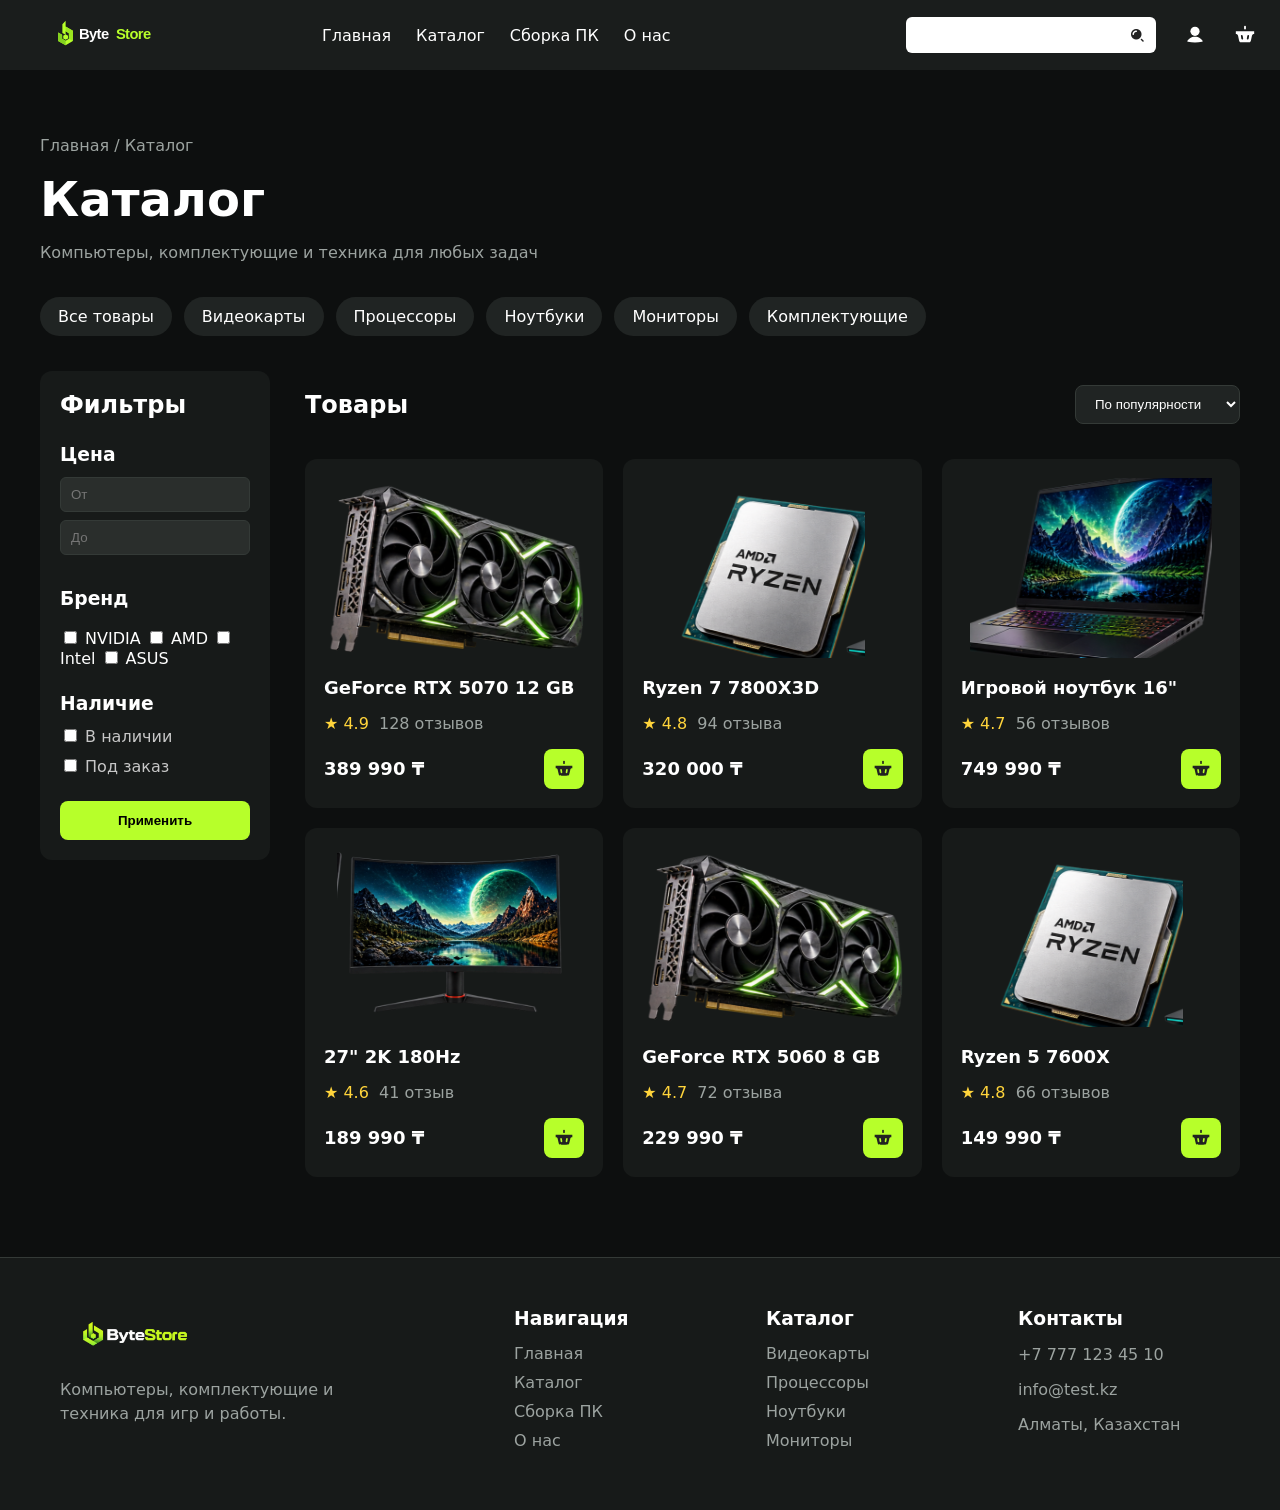
==== pages/catalog.html @ bc7283ce "first commit" ====
<!DOCTYPE html>
<html lang="ru">
<head>
    <meta charset="UTF-8">
    <meta name="viewport" content="width=device-width, initial-scale=1.0">
    <title>Каталог — ByteStore</title>

    <link rel="stylesheet" href="../style.css">
</head>

<body>
    <div class="catalog_head">
        <div class="head">
            <div class="logo">
                <img src="/img/ByteStore_logo.svg" alt="ByteStore">
            </div>
            <div class="menu">
                <a href="../index.html">Главная</a>
                <a href="catalog.html">Каталог</a>
                <a href="#builder">Сборка ПК</a>
                <a href="#about">О нас</a>
            </div>
            <div class="search">
                <input type="text">
                <img src="/img/Search_alt_fill.png" alt="search">
            </div>
            <div class="login">
                <a href="/pages/login.html"><img src="/img/login.svg" alt="login"></a>
            </div>
            <div class="cart">
                <a href="/pages/cart.html"><img src="/img/Basket.svg" alt=""></a>
            </div>
        </div>


        <main class="catalog_main">
            <div class="catalog_header">
                <p>Главная / Каталог</p>
                <h1>Каталог</h1>
                <p>Компьютеры, комплектующие и техника для любых задач</p>
            </div>

            <div class="catalog_categories">
                <a href="#">Все товары</a>
                <a href="#">Видеокарты</a>
                <a href="#">Процессоры</a>
                <a href="#">Ноутбуки</a>
                <a href="#">Мониторы</a>
                <a href="#">Комплектующие</a>
            </div>

        
            <div class="catalog_content">
                <aside class="catalog_filter">
                    <h2>Фильтры</h2>
                    <div class="filter_block">
                        <h3>Цена</h3>
                        <input type="number" placeholder="От">
                        <input type="number" placeholder="До">
                    </div>

                    <div class="filter-block">

                        <h3>Бренд</h3>

                        <label>
                            <input type="checkbox">
                            NVIDIA
                        </label>

                        <label>
                            <input type="checkbox">
                            AMD
                        </label>

                        <label>
                            <input type="checkbox">
                            Intel
                        </label>

                        <label>
                            <input type="checkbox">
                            ASUS
                        </label>

                    </div>


                    <div class="filter_block">

                        <h3>Наличие</h3>

                        <label>
                            <input type="checkbox">
                            В наличии
                        </label>

                        <label>
                            <input type="checkbox">
                            Под заказ
                        </label>

                    </div>

                    <button class="filter_button">
                        Применить
                    </button>

                </aside>
                <div class="catalog_products">

                    <div class="catalog_toolbar">
                        <h2>Товары</h2>
                        <select>
                            <option>По популярности</option>
                            <option>Сначала дешевле</option>
                            <option>Сначала дороже</option>
                        </select>
                    </div>


                    <div class="catalog_grid">
                        <div class="catalog_card">
                            <a href="product.html">
                                <img src="../img/gpu.svg"
                                    alt="GeForce RTX 5070">
                            </a>
                            
                            <h3>GeForce RTX 5070 12 GB</h3>
                            <p class="rating">
                                ★ 4.9
                                <span>128 отзывов</span>
                            </p>

                            <div class="catalog_price">
                                <strong>389 990 ₸</strong>

                                <a href="cart.html" class="catalog_cart">
                                    <img src="../img/Basket.svg"
                                        alt="Корзина">
                                </a>
                            </div>

                        </div>
                        <div class="catalog_card">

                            <a href="product.html">
                                <img src="../img/cpup.svg"
                                    alt="Ryzen 7 7800X3D">
                            </a>

                            <h3>Ryzen 7 7800X3D</h3>

                            <p class="rating">
                                ★ 4.8
                                <span>94 отзыва</span>
                            </p>

                            <div class="catalog_price">
                                <strong>320 000 ₸</strong>

                                <a href="cart.html" class="catalog_cart">
                                    <img src="../img/Basket.svg"
                                        alt="Корзина">
                                </a>
                            </div>

                        </div>
                        <div class="catalog_card">

                            <a href="product.html">
                                <img src="../img/lapt.svg"
                                    alt="Игровой ноутбук">
                            </a>

                            <h3>Игровой ноутбук 16"</h3>

                            <p class="rating">
                                ★ 4.7
                                <span>56 отзывов</span>
                            </p>

                            <div class="catalog_price">
                                <strong>749 990 ₸</strong>
                                <a href="cart.html" class="catalog_cart">
                                    <img src="../img/Basket.svg"
                                        alt="Корзина">
                                </a>
                            </div>

                        </div>
                        <div class="catalog_card">
                            <a href="product.html">
                                <img src="../img/monit.svg"
                                    alt="Игровой монитор">
                            </a>

                            <h3>27" 2K 180Hz</h3>

                            <p class="rating">
                                ★ 4.6
                                <span>41 отзыв</span>
                            </p>

                            <div class="catalog_price">
                                <strong>189 990 ₸</strong>

                                <a href="cart.html" class="catalog_cart">
                                    <img src="../img/Basket.svg"
                                        alt="Корзина">
                                </a>
                            </div>

                        </div>
                        <div class="catalog_card">

                            <img src="../img/gpu.svg"
                                alt="RTX 5060">

                            <h3>GeForce RTX 5060 8 GB</h3>

                            <p class="rating">
                                ★ 4.7
                                <span>72 отзыва</span>
                            </p>

                            <div class="catalog_price">
                                <strong>229 990 ₸</strong>

                                <a href="cart.html" class="catalog_cart">
                                    <img src="../img/Basket.svg"
                                        alt="Корзина">
                                </a>
                            </div>

                        </div>
                        <div class="catalog_card">

                            <img src="../img/cpup.svg"
                                alt="Ryzen 5">

                            <h3>Ryzen 5 7600X</h3>

                            <p class="rating">
                                ★ 4.8
                                <span>66 отзывов</span>
                            </p>

                            <div class="catalog_price">
                                <strong>149 990 ₸</strong>

                                <a href="cart.html" class="catalog_cart">
                                    <img src="../img/Basket.svg"
                                        alt="Корзина">
                                </a>
                            </div>

                        </div>

                    </div>

                </div>

            </div>
        </main>
    </div>


    <footer class="footer">

        <div class="footer_logo">

            <img src="../img/ByteStore.png"
                 alt="ByteStore">
            <p>
                Компьютеры, комплектующие
                и техника для игр и работы.
            </p>

        </div>

        <div class="footer_menu">

            <h3>Навигация</h3>

            <a href="../index.html">Главная</a>
            <a href="catalog.html">Каталог</a>
            <a href="../index.html#builder">Сборка ПК</a>
            <a href="../index.html#about">О нас</a>

        </div>

        <div class="footer_catalog">

            <h3>Каталог</h3>

            <a href="#">Видеокарты</a>
            <a href="#">Процессоры</a>
            <a href="#">Ноутбуки</a>
            <a href="#">Мониторы</a>

        </div>

        <div class="footer_contacts">
            <h3>Контакты</h3>
            <p>+7 777 123 45 10</p>
            <p>info@test.kz</p>
            <p>Алматы, Казахстан</p>
        </div>
    </footer>
</body>
</html>
---- style.css ----
* {
    box-sizing: border-box;
}

html {
    scroll-behavior: smooth;
}

body {
    margin: 0;
    background-color: #0D0F0F;
    color: white;
    font-family: system-ui, -apple-system, BlinkMacSystemFont, "Segoe UI", sans-serif;
}

img {
    max-width: 100%;
}

.head {
    width: 100%;
    height: 70px;
    display: flex;
    align-items: center;
    padding: 0 24px;
    gap: 28px;
    background-color: #1A1D1C;
}

.logo img {
    width: 150px;
    margin-left: 20px;
    display: block;
}

.menu {
    display: flex;
    align-items: center;
    gap: 25px;
    margin-left: 100px;
}

.menu a {
    color: white;
    text-decoration: none;
    transition: 0.3s;
    white-space: nowrap;
}

.menu a:visited {
    color: white;
}

.menu a:hover {
    color: #74DD0B;
}

.search {
    margin-left: auto;
    position: relative;
    width: 250px;
    flex-shrink: 0;
}

.search input {
    width: 100%;
    height: 36px;
    padding-left: 12px;
    padding-right: 38px;
    border: none;
    border-radius: 6px;
    outline: none;
}

.search input:focus {
    outline: 2px solid #B7FF2A;
}

.search img {
    position: absolute;
    right: 10px;
    top: 50%;
    transform: translateY(-50%);
    width: 18px;
    height: 18px;
}

.login,
.cart {
    flex-shrink: 0;
}

.login img,
.cart img {
    width: 22px;
    height: 22px;
    filter: brightness(0) invert(1);
    transition: 0.3s;
    display: block;
}

.login img:hover,
.cart img:hover {
    opacity: 0.7;
}

.heroimg {
    width: 100%;
    height: 550px;
    background-color: #0D0F0F;
    background-image: url("img/PCback.png");
    background-size: contain;
    background-position: right center;
    background-repeat: no-repeat;
    position: relative;
}

.herotextupper {
    position: absolute;
    left: 60px;
    top: 100px;
    color: white;
}

.herotextupper h1 {
    font-size: 48px;
    line-height: 1.1;
    margin: 20px 0;
}

.herotextupper h1 span {
    color: #B7FF2A;
}

.herotextupper p {
    font-size: 20px;
}

.description {
    font-size: 16px !important;
    line-height: 1.5;
    color: #C7C7C7;
    max-width: 500px;
}

.herotextupper a {
    display: inline-block;
    margin-top: 20px;
    padding: 12px 22px;
    background-color: #B7FF2A;
    color: #0D0F0F;
    text-decoration: none;
    border-radius: 8px;
    font-weight: bold;
    transition: 0.3s;
}

.herotextupper a:hover {
    background-color: #D0FF66;
}

.categories {
    display: grid;
    grid-template-columns: repeat(4, 1fr);
    gap: 20px;
    margin-top: 20px;
    padding: 0 40px;
    margin-bottom: 60px;
}

.videocard,
.processor,
.laptop,
.monitor {
    height: 200px;
    background-size: 115% auto;
    background-repeat: no-repeat;
    background-position: center;
    position: relative;
    overflow: hidden;
    border-radius: 12px;
    background-color: #171A19;
}

.videocard {
    background-image: url("img/videoi.svg");
    background-position: 50% center;
}

.processor {
    background-image: url("img/cpui.svg");
    background-position: 50% center;
}

.laptop {
    background-image: url("img/laptop.svg");
    background-position: 55% center;
}

.monitor {
    background-image: url("img/monitori.svg");
    background-position: 20% center;
}

.categories h3 {
    position: absolute;
    z-index: 2;
    top: 18px;
    left: 18px;
    margin: 0;
    color: white;
    font-size: 20px;
}

.categories p {
    position: absolute;
    z-index: 2;
    top: 45px;
    left: 18px;
    margin: 0;
    color: #D4D4D4;
    font-size: 15px;
}

.categories a {
    position: absolute;
    z-index: 3;
    right: 15px;
    bottom: 15px;
    width: 40px;
    height: 40px;
    display: flex;
    align-items: center;
    justify-content: center;
    background-color: #202423;
    color: white;
    border: 1px solid #4A514D;
    border-radius: 10px;
    text-decoration: none;
    font-size: 24px;
    transition: 0.3s;
}

.categories a:hover {
    background-color: #B7FF2A;
    color: #0D0F0F;
    transform: scale(1.05);
}

.popular {
    padding: 40px;
}

.popular_title {
    font-size: 30px;
    color: aliceblue;
    margin-bottom: 30px;
}

.popular_title h1 {
    margin-top: 0;
}

.popular_card {
    display: grid;
    grid-template-columns: repeat(4, 1fr);
    gap: 20px;
}

.popular1 {
    background-image: url("img/gpu.svg");
}

.popular2 {
    background-image: url("img/cpup.svg");
}

.popular3 {
    background-image: url("img/lapt.svg");
}

.popular4 {
    background-image: url("img/monit.svg");
}

.popular1,
.popular2,
.popular3,
.popular4 {
    height: 300px;
    background-size: 65% auto;
    background-position: right bottom;
    background-repeat: no-repeat;
    background-color: #171A19;
    border-radius: 12px;
    padding: 20px;
    color: white;
    position: relative;
    overflow: hidden;
}

.popular1 h1,
.popular2 h1,
.popular3 h1,
.popular4 h1 {
    position: relative;
    z-index: 2;
    font-size: 20px;
}

.popular1 h2,
.popular2 h2,
.popular3 h2,
.popular4 h2 {
    position: relative;
    z-index: 2;
    font-size: 17px;
}

.popular1 p,
.popular2 p,
.popular3 p,
.popular4 p {
    position: relative;
    z-index: 2;
}

.popular_card .cart-btn {
    position: absolute;
    z-index: 3;
    right: 15px;
    bottom: 15px;
    width: 40px;
    height: 40px;
    display: flex;
    align-items: center;
    justify-content: center;
    background-color: #B7FF2A;
    border-radius: 8px;
    transition: 0.3s;
}

.popular_card .cart-btn:hover {
    background-color: #D0FF66;
}

.cart-btn img {
    width: 20px;
    height: 20px;
}

.footer {
    background-color: #171A19;
    display: grid;
    grid-template-columns: 2fr 1fr 1fr 1fr;
    gap: 50px;
    padding: 50px 60px;
    color: white;
    border-top: 1px solid #343A37;
}

.footer_logo img {
    width: 150px;
}

.footer_logo p {
    color: #9CA3A0;
    max-width: 300px;
    line-height: 1.5;
}

.footer h3 {
    margin-top: 0;
    margin-bottom: 15px;
}

.footer a {
    display: block;
    color: #9CA3A0;
    text-decoration: none;
    margin-bottom: 10px;
    transition: 0.3s;
}

.footer a:hover {
    color: #B7FF2A;
}

.footer_contacts p {
    color: #9CA3A0;
    margin-bottom: 10px;
}

.footer_bottom {
    background-color: #0D0F0F;
    color: #777;
    text-align: center;
    padding: 15px;
    border-top: 1px solid #292D2B;
}

.catalog_main {
    padding: 50px 40px 80px;
    color: white;
}

.catalog_header h1 {
    font-size: 48px;
    margin: 10px 0;
}

.catalog_header p {
    color: #9CA3A0;
}

.catalog_categories {
    display: flex;
    gap: 12px;
    margin: 35px 0;
}

.catalog_categories a {
    padding: 10px 18px;
    background-color: #202423;
    color: white;
    text-decoration: none;
    border-radius: 20px;
    transition: 0.3s;
    white-space: nowrap;
}

.catalog_categories a:hover {
    background-color: #B7FF2A;
    color: #0D0F0F;
}

.catalog_content {
    display: grid;
    grid-template-columns: 230px 1fr;
    gap: 35px;
}

.catalog_filter {
    background-color: #171A19;
    padding: 20px;
    border-radius: 12px;
    height: fit-content;
}

.catalog_filter h2 {
    margin-top: 0;
}

.filter_block,
.ffilter_block {
    margin: 25px 0;
}

.filter_block h3 {
    margin-bottom: 12px;
}

.filter_block label {
    display: block;
    margin: 10px 0;
    color: #C7C7C7;
}

.filter_block input[type="number"] {
    width: 100%;
    height: 35px;
    margin-bottom: 8px;
    padding: 0 10px;
    background-color: #2A2E2C;
    color: white;
    border: 1px solid #343A37;
    border-radius: 6px;
}

.filter_button {
    width: 100%;
    padding: 12px;
    background-color: #B7FF2A;
    border: none;
    border-radius: 8px;
    font-weight: bold;
    cursor: pointer;
}

.catalog_toolbar {
    display: flex;
    align-items: center;
    justify-content: space-between;
    margin-bottom: 20px;
}

.catalog_toolbar select {
    background-color: #202423;
    color: white;
    padding: 10px 15px;
    border: 1px solid #343A37;
    border-radius: 8px;
}

.catalog_grid {
    display: grid;
    grid-template-columns: repeat(3, 1fr);
    gap: 20px;
}

.catalog_card,
.catalog-card {
    background-color: #171A19;
    padding: 18px;
    border-radius: 12px;
    border: 1px solid transparent;
    transition: 0.3s;
    color: white;
}

.catalog_card:hover,
.catalog-card:hover {
    border-color: #B7FF2A;
    transform: translateY(-4px);
}

.catalog_card > a:first-child,
.catalog-card > a:first-child {
    display: block;
}

.catalog_card > img,
.catalog_card > a:first-child img,
.catalog-card > img,
.catalog-card > a:first-child img {
    width: 100%;
    height: 180px;
    object-fit: contain;
}

.catalog_card h3,
.catalog-card h3 {
    margin: 15px 0 10px;
    font-size: 18px;
}

.rating {
    color: #FFD43B;
}

.rating span {
    color: #9CA3A0;
    margin-left: 5px;
}

.catalog_price,
.catalog-price {
    display: flex;
    align-items: center;
    justify-content: space-between;
    margin-top: 15px;
    font-size: 18px;
}

.catalog_cart,
.catalog-cart {
    width: 40px;
    height: 40px;
    display: flex;
    align-items: center;
    justify-content: center;
    background-color: #B7FF2A;
    border-radius: 8px;
}

.catalog_cart img,
.catalog-cart img {
    width: 20px;
    height: 20px;
}

.cart-page {
    padding: 50px 40px 100px;
    color: white;
}

.cart-path {
    color: #9CA3A0;
}

.cart-page h1 {
    font-size: 48px;
    margin-bottom: 40px;
}

.cart-content {
    display: grid;
    grid-template-columns: 1fr 350px;
    gap: 40px;
}

.cart-products {
    display: flex;
    flex-direction: column;
    gap: 20px;
}

.cart-item {
    display: grid;
    grid-template-columns: 130px 1fr 120px 150px 40px;
    align-items: center;
    gap: 20px;
    background-color: #171A19;
    padding: 20px;
    border-radius: 12px;
    border: 1px solid #292D2B;
}

.cart-product-img {
    width: 120px;
    height: 100px;
    object-fit: contain;
}

.cart-info h3 {
    margin: 0 0 8px;
    font-size: 18px;
}

.cart-info p {
    margin: 0 0 10px;
    color: #9CA3A0;
}

.cart-stock {
    color: #B7FF2A;
    font-size: 14px;
}

.cart-quantity {
    display: flex;
    align-items: center;
    gap: 12px;
}

.cart-quantity button {
    width: 32px;
    height: 32px;
    background-color: #292D2B;
    color: white;
    border: none;
    border-radius: 6px;
    cursor: pointer;
}

.cart-quantity button:hover {
    background-color: #B7FF2A;
    color: #0D0F0F;
}

.cart-price {
    font-size: 18px;
    white-space: nowrap;
}

.cart-delete {
    width: 35px;
    height: 35px;
    background-color: transparent;
    color: #9CA3A0;
    border: none;
    font-size: 25px;
    cursor: pointer;
}

.cart-delete:hover {
    color: #FF5555;
}

.cart-summary {
    background-color: #171A19;
    border: 1px solid #292D2B;
    border-radius: 12px;
    padding: 25px;
    height: fit-content;
}

.cart-summary h2 {
    margin-top: 0;
    margin-bottom: 25px;
}

.summary-row {
    display: flex;
    justify-content: space-between;
    gap: 15px;
    margin-bottom: 18px;
    color: #C7C7C7;
}

.discount {
    color: #B7FF2A;
}

.cart-summary hr {
    border: none;
    border-top: 1px solid #343A37;
    margin: 20px 0;
}

.summary-total {
    display: flex;
    justify-content: space-between;
    align-items: center;
    gap: 15px;
    font-size: 20px;
    margin-bottom: 25px;
}

.summary-total strong {
    color: #B7FF2A;
    font-size: 22px;
}

.checkout-btn {
    width: 100%;
    height: 48px;
    background-color: #B7FF2A;
    color: #0D0F0F;
    border: none;
    border-radius: 8px;
    font-size: 16px;
    font-weight: bold;
    cursor: pointer;
    transition: 0.3s;
}

.checkout-btn:hover {
    background-color: #D0FF66;
}

.continue-shopping {
    display: block;
    margin-top: 20px;
    text-align: center;
    color: #9CA3A0;
    text-decoration: none;
}

.continue-shopping:hover {
    color: #B7FF2A;
}

.login_background {
    min-height: 100vh;
    background-image: url("img/ByteStore_login_background.svg");
    background-repeat: no-repeat;
    background-position: center;
    background-size: cover;
}

.main_login {
    padding: 35px;
    width: 420px;
    margin: 70px auto;
    display: flex;
    flex-direction: column;
    align-items: center;
    border: 1px solid #292D2B;
    border-radius: 20px;
    background-color: #171A19;
    color: white;
}

.login_logo {
    display: flex;
    justify-content: center;
}

.login_logo img {
    width: 200px;
}

.login_text {
    text-align: center;
}

.login_text h1 {
    font-size: 25px;
}

.login_text p {
    color: #9CA3A0;
    font-size: 15px;
}

.login_input {
    display: flex;
    flex-direction: column;
    width: 100%;
    gap: 15px;
}

.login_input input {
    width: 100%;
    height: 50px;
    padding: 0 15px;
    background-color: #242827;
    color: white;
    border: 1px solid #343A37;
    border-radius: 10px;
    outline: none;
}

.login_input input:focus {
    border-color: #B7FF2A;
}

.login_button {
    width: 100%;
    margin-top: 20px;
    display: flex;
    flex-direction: column;
    gap: 15px;
}

.login_button button {
    width: 100%;
    height: 50px;
    background-color: #B7FF2A;
    color: #0D0F0F;
    border: none;
    border-radius: 10px;
    font-weight: bold;
    cursor: pointer;
    transition: 0.3s;
}

.login_button button:hover {
    background-color: #D0FF66;
}

.login_button2 button {
    background-color: transparent;
    color: white;
    border: 1px solid #4A514D;
}

.login_button2 button:hover {
    background-color: #202423;
}

@media (max-width: 1023px) {
    .head {
        height: auto;
        min-height: 70px;
        padding: 12px 20px;
        gap: 16px;
        flex-wrap: wrap;
    }

    .logo img {
        width: 130px;
        margin-left: 0;
    }

    .menu {
        margin-left: 20px;
        gap: 15px;
    }

    .search {
        width: 200px;
    }

    .heroimg {
        height: 500px;
        background-size: 60%;
        background-position: right bottom;
    }

    .herotextupper {
        left: 35px;
        top: 70px;
    }

    .herotextupper h1 {
        font-size: 40px;
    }

    .categories {
        grid-template-columns: repeat(2, 1fr);
        padding: 0 25px;
    }

    .popular {
        padding: 30px 25px;
    }

    .popular_card {
        grid-template-columns: repeat(2, 1fr);
    }

    .catalog_main {
        padding: 40px 25px 70px;
    }

    .catalog_content {
        grid-template-columns: 1fr;
    }

    .catalog_grid {
        grid-template-columns: repeat(2, 1fr);
    }

    .cart-content {
        grid-template-columns: 1fr;
    }

    .cart-item {
        grid-template-columns: 100px 1fr 110px 130px 40px;
        gap: 12px;
    }

    .footer {
        grid-template-columns: repeat(2, 1fr);
        padding: 40px 30px;
    }

    .main_login {
        width: min(420px, calc(100% - 40px));
        margin: 40px auto;
    }
}

@media (max-width: 767px) {
    body {
        overflow-x: hidden;
    }

    .head {
        height: auto;
        padding: 12px 15px;
        gap: 12px;
        flex-wrap: wrap;
    }

    .logo img {
        width: 110px;
        margin-left: 0;
    }

    .login img,
    .cart img {
        width: 20px;
        height: 20px;
    }

    .search {
        order: 3;
        width: 100%;
        margin-left: 0;
    }

    .menu {
        order: 4;
        width: 100%;
        margin-left: 0;
        gap: 18px;
        overflow-x: auto;
        white-space: nowrap;
        padding: 5px 0;
    }

    .heroimg {
        height: 620px;
        background-size: 85%;
        background-position: center bottom;
    }

    .herotextupper {
        top: 40px;
        left: 20px;
        right: 20px;
    }

    .herotextupper h1 {
        font-size: 34px;
    }

    .herotextupper p {
        font-size: 16px;
    }

    .description {
        max-width: 320px;
    }

    .herotextupper a {
        padding: 10px 18px;
    }

    .categories {
        grid-template-columns: 1fr;
        padding: 0 15px;
        gap: 15px;
        margin-bottom: 30px;
    }

    .videocard,
    .processor,
    .laptop,
    .monitor {
        height: 190px;
        background-size: cover;
    }

    .popular {
        padding: 30px 15px;
    }

    .popular_title {
        font-size: 22px;
    }

    .popular_card {
        grid-template-columns: 1fr;
    }

    .popular1,
    .popular2,
    .popular3,
    .popular4 {
        height: 270px;
        background-size: 58% auto;
    }

    .catalog_main {
        padding: 30px 15px 60px;
    }

    .catalog_header h1 {
        font-size: 36px;
    }

    .catalog_categories {
        overflow-x: auto;
        white-space: nowrap;
        padding-bottom: 10px;
    }

    .catalog_categories a {
        flex-shrink: 0;
    }

    .catalog_content {
        grid-template-columns: 1fr;
    }

    .catalog_grid {
        grid-template-columns: 1fr;
    }

    .catalog_toolbar {
        flex-wrap: wrap;
        gap: 15px;
    }

    .cart-page {
        padding: 30px 15px 60px;
    }

    .cart-page h1 {
        font-size: 36px;
    }

    .cart-content {
        grid-template-columns: 1fr;
    }

    .cart-item {
        grid-template-columns: 85px 1fr;
        gap: 12px;
        padding: 15px;
    }

    .cart-product-img {
        width: 80px;
        height: 80px;
    }

    .cart-info {
        min-width: 0;
    }

    .cart-quantity {
        grid-column: 2;
    }

    .cart-price {
        grid-column: 2;
    }

    .cart-delete {
        grid-column: 2;
    }

    .cart-summary {
        width: 100%;
    }

    .footer {
        grid-template-columns: 1fr;
        gap: 30px;
        padding: 35px 20px;
    }

    .main_login {
        width: calc(100% - 30px);
        margin: 30px auto;
        padding: 25px 20px;
    }

    .login_logo img {
        width: 160px;
    }

    .login_text h1 {
        font-size: 22px;
    }

    .login_background {
        background-position: center;
    }
}

@media (max-width: 480px) {
    .head {
        padding: 10px 12px;
    }

    .logo img {
        width: 100px;
    }

    .menu {
        font-size: 14px;
        gap: 15px;
    }

    .login,
    .cart {
        margin-left: 3px;
    }

    .heroimg {
        height: 570px;
        background-size: 95%;
    }

    .herotextupper {
        left: 15px;
        right: 15px;
        top: 30px;
    }

    .herotextupper h1 {
        font-size: 30px;
    }

    .herotextupper p {
        font-size: 15px;
    }

    .categories {
        padding: 0 12px;
    }

    .categories h3 {
        font-size: 18px;
    }

    .categories p {
        font-size: 13px;
    }

    .popular {
        padding: 25px 12px;
    }

    .popular_title {
        font-size: 20px;
    }

    .popular1,
    .popular2,
    .popular3,
    .popular4 {
        height: 250px;
        padding: 15px;
        background-size: 62% auto;
    }

    .popular1 h1,
    .popular2 h1,
    .popular3 h1,
    .popular4 h1 {
        font-size: 17px;
    }

    .popular1 h2,
    .popular2 h2,
    .popular3 h2,
    .popular4 h2 {
        font-size: 15px;
    }

    .catalog_main {
        padding: 25px 12px 50px;
    }

    .catalog_header h1 {
        font-size: 32px;
    }

    .catalog_grid {
        grid-template-columns: 1fr;
    }

    .cart-page {
        padding: 25px 12px 50px;
    }

    .cart-page h1 {
        font-size: 32px;
    }

    .summary-row,
    .summary-total {
        font-size: 14px;
    }

    .footer {
        padding: 30px 15px;
    }

    .main_login {
        width: calc(100% - 20px);
        padding: 20px 15px;
        margin: 20px auto;
    }

    .login_logo img {
        width: 140px;
    }

    .login_input input {
        height: 46px;
    }

    .login_button button {
        height: 46px;
    }
}
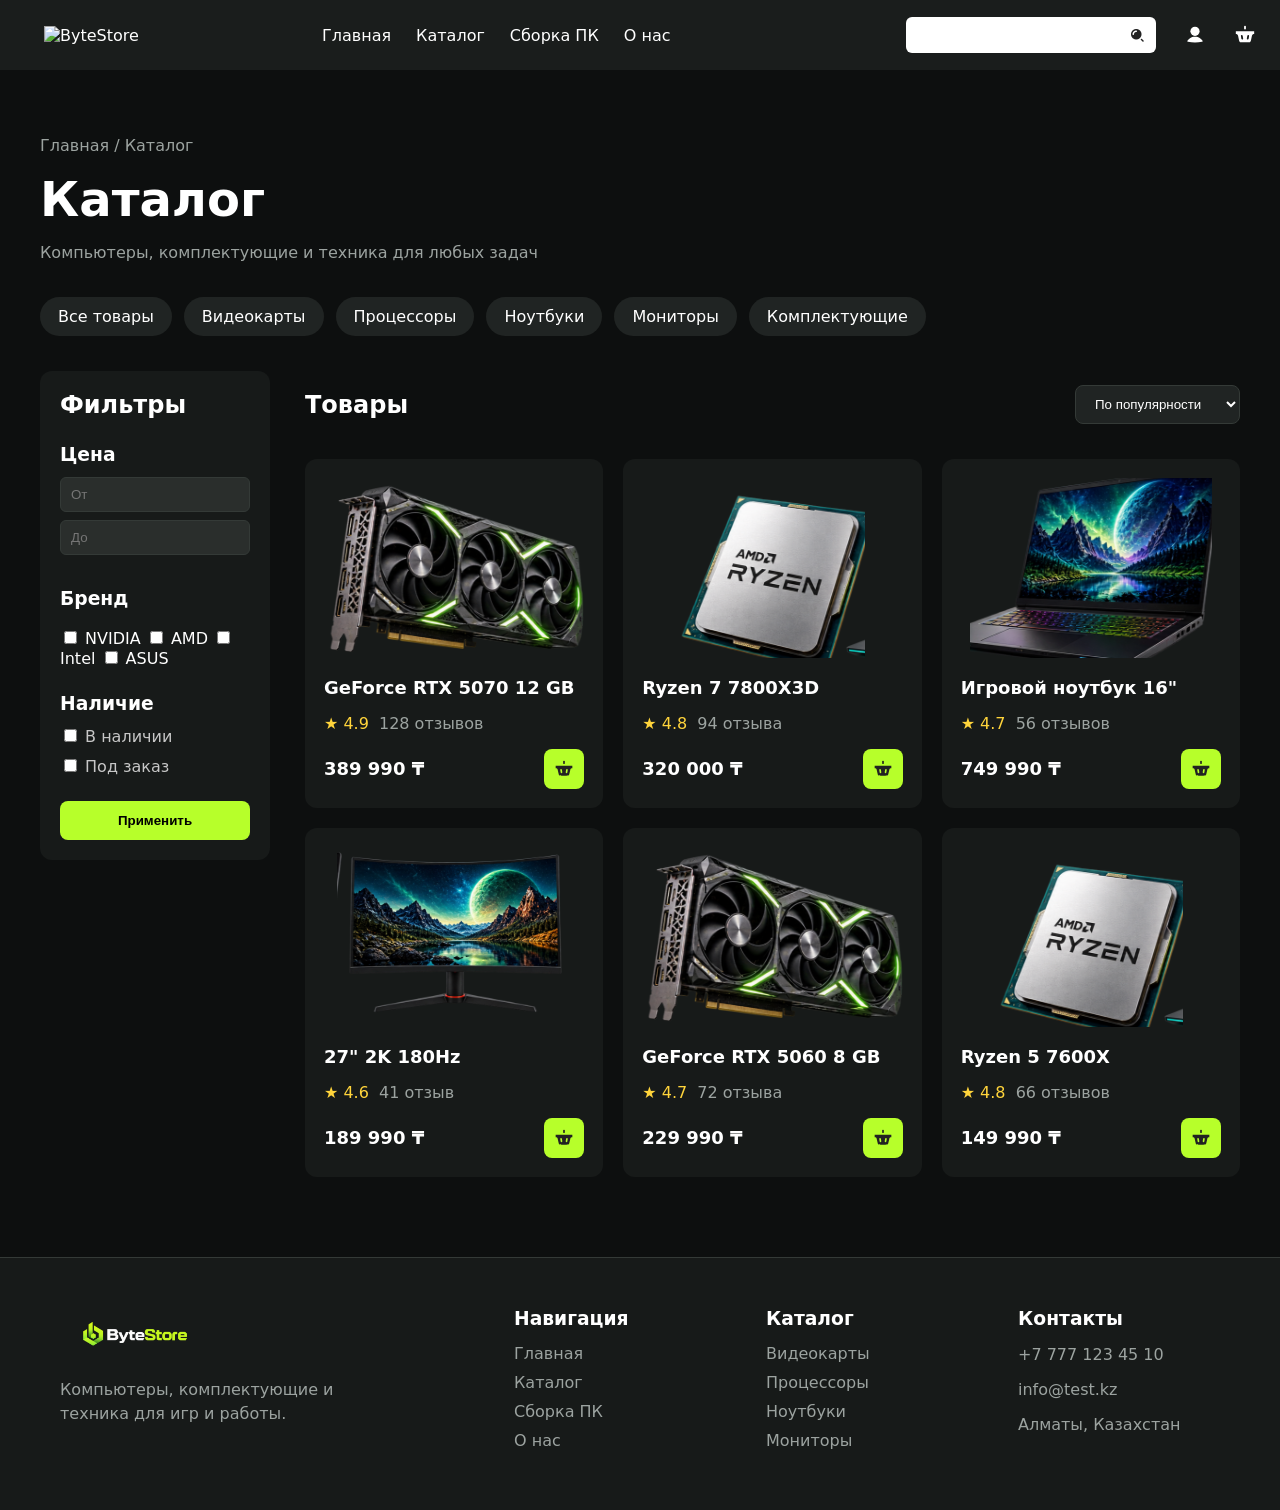
==== commit d6b59507: "Fix login stylesheet path1" ====
--- a/pages/catalog.html
+++ b/pages/catalog.html
@@ -12,7 +12,7 @@
     <div class="catalog_head">
         <div class="head">
             <div class="logo">
-                <img src="/img/ByteStore_logo.svg" alt="ByteStore">
+                <img src="img/ByteStore_logo.svg" alt="ByteStore">
             </div>
             <div class="menu">
                 <a href="../index.html">Главная</a>
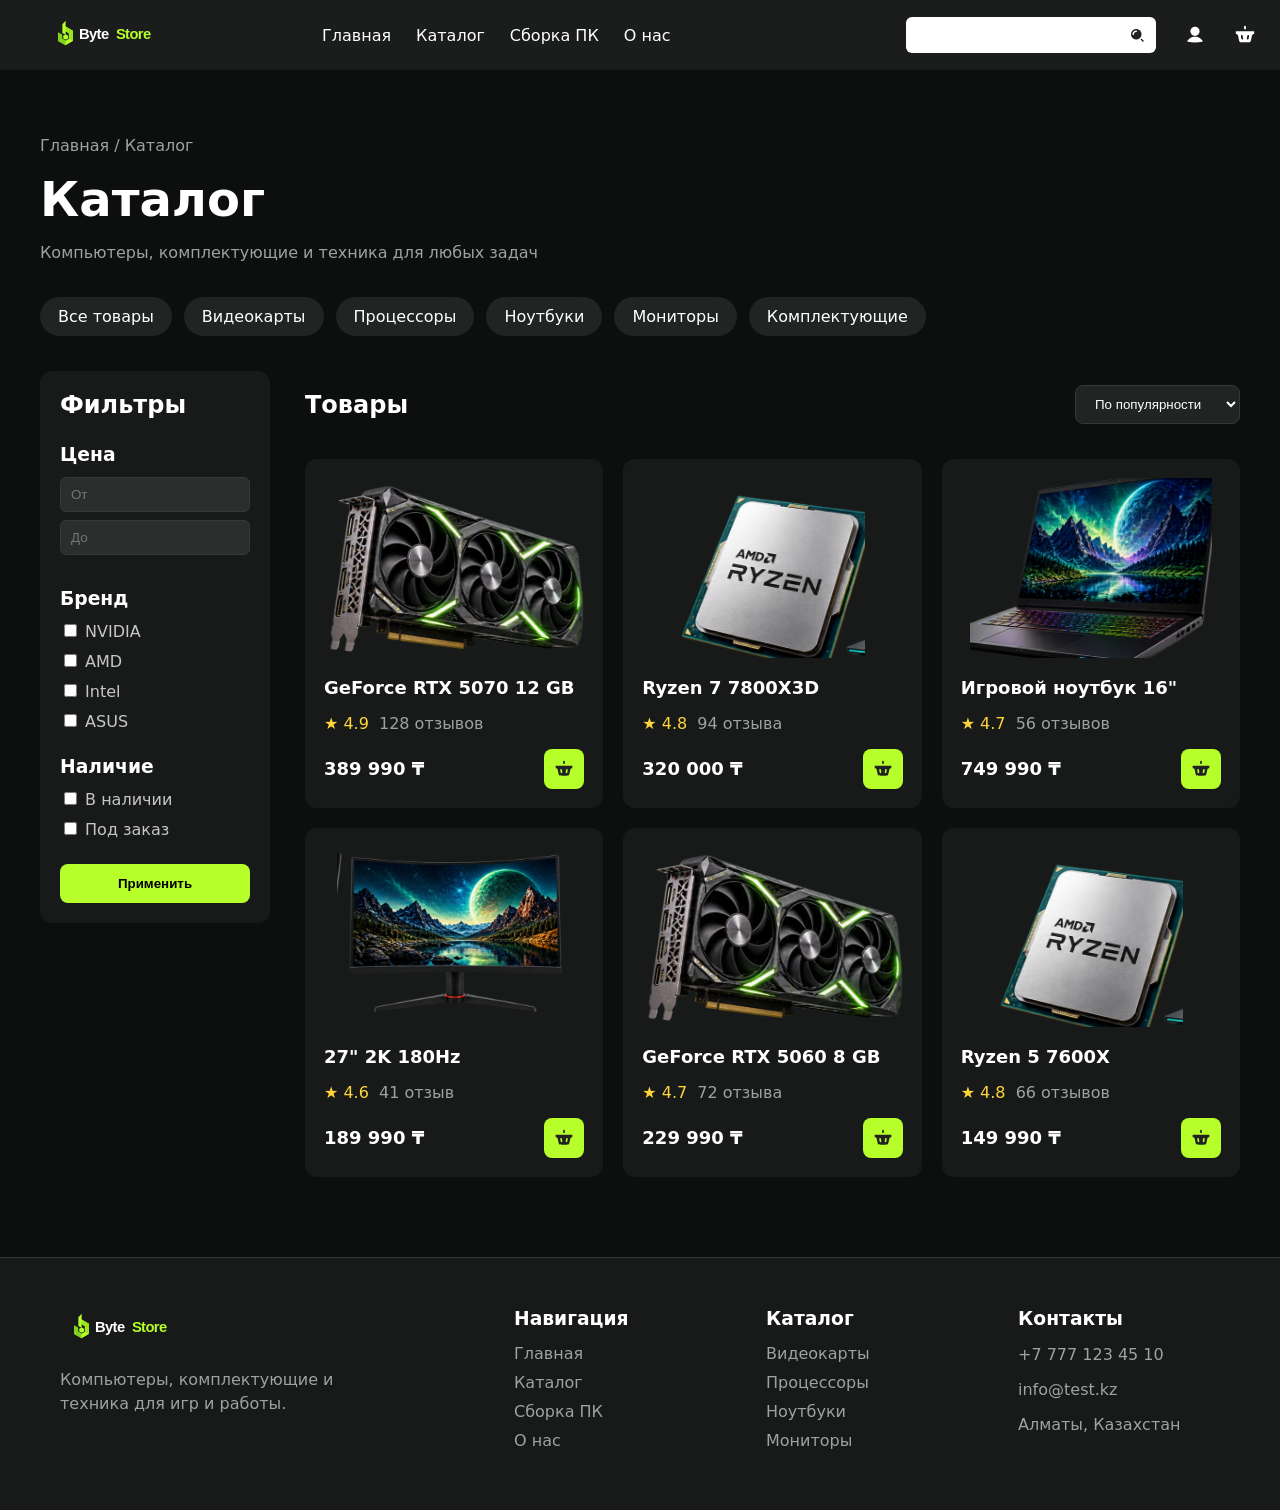
==== commit ad713cfb: "Fix all" ====
--- a/pages/catalog.html
+++ b/pages/catalog.html
@@ -1,39 +1,53 @@
 <!DOCTYPE html>
 <html lang="ru">
+
 <head>
     <meta charset="UTF-8">
     <meta name="viewport" content="width=device-width, initial-scale=1.0">
     <title>Каталог — ByteStore</title>
-
     <link rel="stylesheet" href="../style.css">
 </head>
 
 <body>
+
     <div class="catalog_head">
+
         <div class="head">
+
             <div class="logo">
-                <img src="img/ByteStore_logo.svg" alt="ByteStore">
-            </div>
+                <a href="../index.html">
+                    <img src="../img/ByteStore_logo.svg" alt="ByteStore">
+                </a>
+            </div>
+
             <div class="menu">
                 <a href="../index.html">Главная</a>
                 <a href="catalog.html">Каталог</a>
-                <a href="#builder">Сборка ПК</a>
-                <a href="#about">О нас</a>
-            </div>
+                <a href="../index.html#builder">Сборка ПК</a>
+                <a href="../index.html#about">О нас</a>
+            </div>
+
             <div class="search">
                 <input type="text">
-                <img src="/img/Search_alt_fill.png" alt="search">
-            </div>
+                <img src="../img/Search_alt_fill.png" alt="search">
+            </div>
+
             <div class="login">
-                <a href="/pages/login.html"><img src="/img/login.svg" alt="login"></a>
-            </div>
+                <a href="login.html">
+                    <img src="../img/login.svg" alt="login">
+                </a>
+            </div>
+
             <div class="cart">
-                <a href="/pages/cart.html"><img src="/img/Basket.svg" alt=""></a>
-            </div>
-        </div>
-
+                <a href="cart.html">
+                    <img src="../img/Basket.svg" alt="Корзина">
+                </a>
+            </div>
+
+        </div>
 
         <main class="catalog_main">
+
             <div class="catalog_header">
                 <p>Главная / Каталог</p>
                 <h1>Каталог</h1>
@@ -49,17 +63,22 @@
                 <a href="#">Комплектующие</a>
             </div>
 
-        
             <div class="catalog_content">
+
                 <aside class="catalog_filter">
+
                     <h2>Фильтры</h2>
+
                     <div class="filter_block">
+
                         <h3>Цена</h3>
+
                         <input type="number" placeholder="От">
                         <input type="number" placeholder="До">
-                    </div>
-
-                    <div class="filter-block">
+
+                    </div>
+
+                    <div class="filter_block">
 
                         <h3>Бренд</h3>
 
@@ -84,7 +103,6 @@
                         </label>
 
                     </div>
-
 
                     <div class="filter_block">
 
@@ -107,46 +125,52 @@
                     </button>
 
                 </aside>
+
                 <div class="catalog_products">
 
                     <div class="catalog_toolbar">
+
                         <h2>Товары</h2>
+
                         <select>
                             <option>По популярности</option>
                             <option>Сначала дешевле</option>
                             <option>Сначала дороже</option>
                         </select>
-                    </div>
-
+
+                    </div>
 
                     <div class="catalog_grid">
-                        <div class="catalog_card">
+
+                        <div class="catalog_card">
+
                             <a href="product.html">
-                                <img src="../img/gpu.svg"
-                                    alt="GeForce RTX 5070">
+                                <img src="../img/gpu.svg" alt="GeForce RTX 5070">
                             </a>
-                            
+
                             <h3>GeForce RTX 5070 12 GB</h3>
+
                             <p class="rating">
                                 ★ 4.9
                                 <span>128 отзывов</span>
                             </p>
 
                             <div class="catalog_price">
+
                                 <strong>389 990 ₸</strong>
 
                                 <a href="cart.html" class="catalog_cart">
-                                    <img src="../img/Basket.svg"
-                                        alt="Корзина">
-                                </a>
-                            </div>
-
-                        </div>
+                                    <img src="../img/Basket.svg" alt="Корзина">
+                                </a>
+
+                            </div>
+
+                        </div>
+
                         <div class="catalog_card">
 
                             <a href="product.html">
-                                <img src="../img/cpup.svg"
-                                    alt="Ryzen 7 7800X3D">
+                                <img src="../img/cpup.svg" alt="Ryzen 7 7800X3D">
                             </a>
 
                             <h3>Ryzen 7 7800X3D</h3>
@@ -157,20 +181,21 @@
                             </p>
 
                             <div class="catalog_price">
+
                                 <strong>320 000 ₸</strong>
 
                                 <a href="cart.html" class="catalog_cart">
-                                    <img src="../img/Basket.svg"
-                                        alt="Корзина">
-                                </a>
-                            </div>
-
-                        </div>
+                                    <img src="../img/Basket.svg" alt="Корзина">
+                                </a>
+
+                            </div>
+
+                        </div>
+
                         <div class="catalog_card">
 
                             <a href="product.html">
-                                <img src="../img/lapt.svg"
-                                    alt="Игровой ноутбук">
+                                <img src="../img/lapt.svg" alt="Игровой ноутбук">
                             </a>
 
                             <h3>Игровой ноутбук 16"</h3>
@@ -181,18 +206,21 @@
                             </p>
 
                             <div class="catalog_price">
+
                                 <strong>749 990 ₸</strong>
-                                <a href="cart.html" class="catalog_cart">
-                                    <img src="../img/Basket.svg"
-                                        alt="Корзина">
-                                </a>
-                            </div>
-
-                        </div>
-                        <div class="catalog_card">
+
+                                <a href="cart.html" class="catalog_cart">
+                                    <img src="../img/Basket.svg" alt="Корзина">
+                                </a>
+
+                            </div>
+
+                        </div>
+
+                        <div class="catalog_card">
+
                             <a href="product.html">
-                                <img src="../img/monit.svg"
-                                    alt="Игровой монитор">
+                                <img src="../img/monit.svg" alt="Игровой монитор">
                             </a>
 
                             <h3>27" 2K 180Hz</h3>
@@ -203,19 +231,20 @@
                             </p>
 
                             <div class="catalog_price">
+
                                 <strong>189 990 ₸</strong>
 
                                 <a href="cart.html" class="catalog_cart">
-                                    <img src="../img/Basket.svg"
-                                        alt="Корзина">
-                                </a>
-                            </div>
-
-                        </div>
-                        <div class="catalog_card">
-
-                            <img src="../img/gpu.svg"
-                                alt="RTX 5060">
+                                    <img src="../img/Basket.svg" alt="Корзина">
+                                </a>
+
+                            </div>
+
+                        </div>
+
+                        <div class="catalog_card">
+
+                            <img src="../img/gpu.svg" alt="RTX 5060">
 
                             <h3>GeForce RTX 5060 8 GB</h3>
 
@@ -225,19 +254,20 @@
                             </p>
 
                             <div class="catalog_price">
+
                                 <strong>229 990 ₸</strong>
 
                                 <a href="cart.html" class="catalog_cart">
-                                    <img src="../img/Basket.svg"
-                                        alt="Корзина">
-                                </a>
-                            </div>
-
-                        </div>
-                        <div class="catalog_card">
-
-                            <img src="../img/cpup.svg"
-                                alt="Ryzen 5">
+                                    <img src="../img/Basket.svg" alt="Корзина">
+                                </a>
+
+                            </div>
+
+                        </div>
+
+                        <div class="catalog_card">
+
+                            <img src="../img/cpup.svg" alt="Ryzen 5">
 
                             <h3>Ryzen 5 7600X</h3>
 
@@ -247,12 +277,13 @@
                             </p>
 
                             <div class="catalog_price">
+
                                 <strong>149 990 ₸</strong>
 
                                 <a href="cart.html" class="catalog_cart">
-                                    <img src="../img/Basket.svg"
-                                        alt="Корзина">
-                                </a>
+                                    <img src="../img/Basket.svg" alt="Корзина">
+                                </a>
+
                             </div>
 
                         </div>
@@ -262,16 +293,19 @@
                 </div>
 
             </div>
+
         </main>
+
     </div>
 
-
     <footer class="footer">
 
         <div class="footer_logo">
 
-            <img src="../img/ByteStore.png"
-                 alt="ByteStore">
+            <a href="../index.html">
+                <img src="../img/ByteStore_logo.svg" alt="ByteStore">
+            </a>
+
             <p>
                 Компьютеры, комплектующие
                 и техника для игр и работы.
@@ -294,19 +328,25 @@
 
             <h3>Каталог</h3>
 
-            <a href="#">Видеокарты</a>
-            <a href="#">Процессоры</a>
-            <a href="#">Ноутбуки</a>
-            <a href="#">Мониторы</a>
+            <a href="catalog.html">Видеокарты</a>
+            <a href="catalog.html">Процессоры</a>
+            <a href="catalog.html">Ноутбуки</a>
+            <a href="catalog.html">Мониторы</a>
 
         </div>
 
         <div class="footer_contacts">
+
             <h3>Контакты</h3>
+
             <p>+7 777 123 45 10</p>
             <p>info@test.kz</p>
             <p>Алматы, Казахстан</p>
-        </div>
+
+        </div>
+
     </footer>
+
 </body>
+
 </html>
